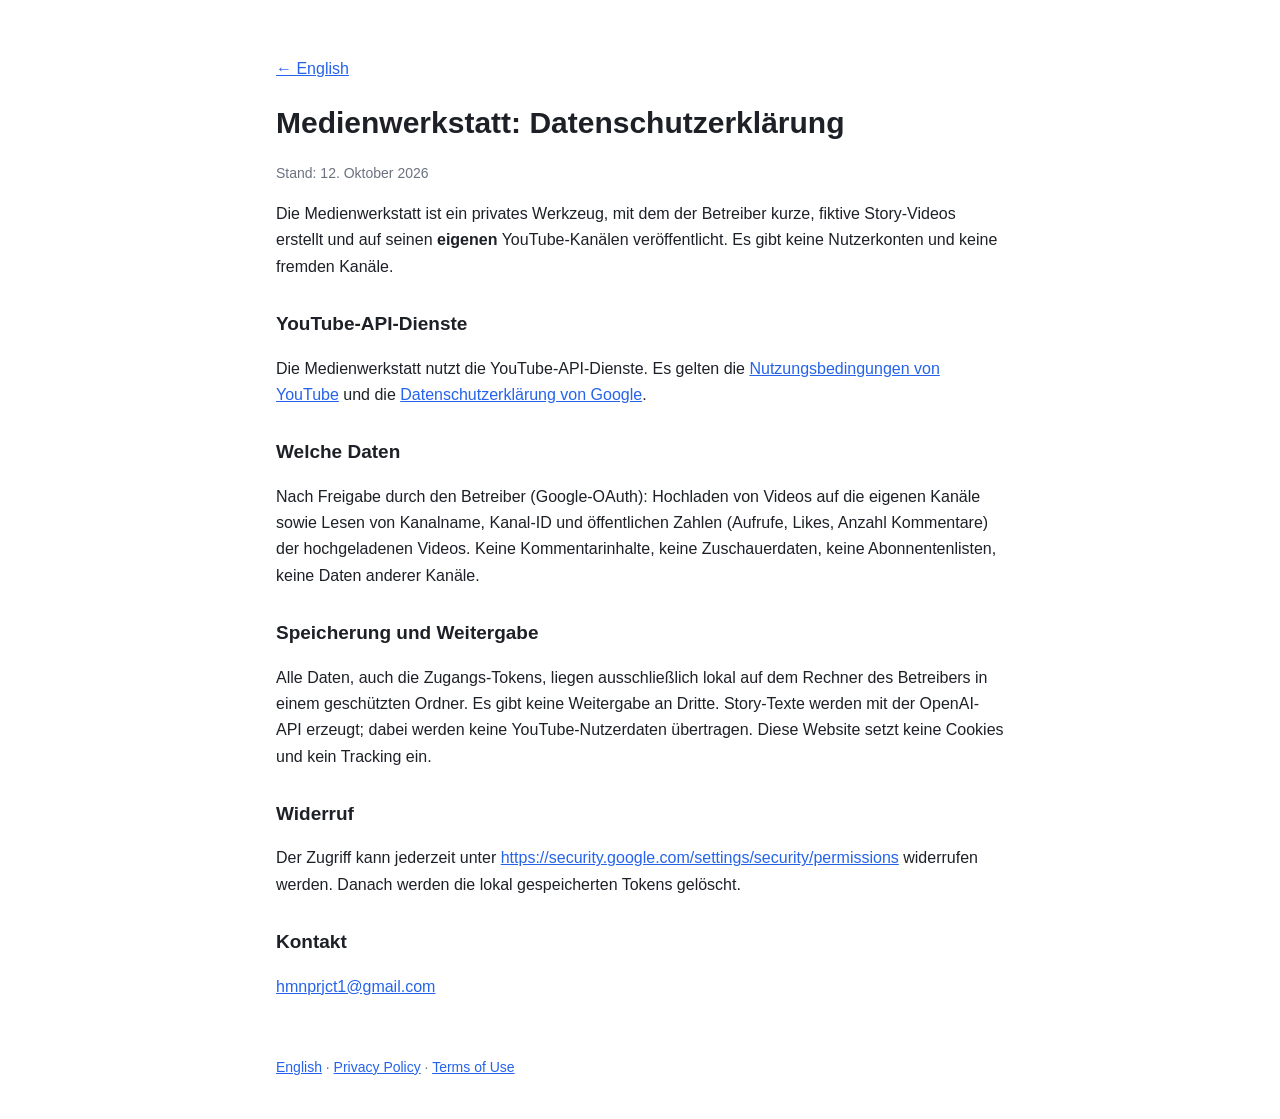
==== de.html @ e1bfd8bf "Startseite, Datenschutz und Nutzungsbedingungen fuer den YouTube-API-Pruefungsantrag Co-Authored-By:" ====
<!doctype html>
<html lang="de">
<head>
<meta charset="utf-8">
<meta name="viewport" content="width=device-width, initial-scale=1">
<title>Datenschutz · Medienwerkstatt</title>
<link rel="stylesheet" href="style.css">
</head>
<body>
<main>
  <p><a href="index.html">← English</a></p>
  <h1>Medienwerkstatt: Datenschutzerklärung</h1>
  <p class="muted">Stand: 12. Oktober 2026</p>

  <p>Die Medienwerkstatt ist ein privates Werkzeug, mit dem der Betreiber kurze, fiktive Story-Videos erstellt und
  auf seinen <strong>eigenen</strong> YouTube-Kanälen veröffentlicht. Es gibt keine Nutzerkonten und keine fremden Kanäle.</p>

  <h2>YouTube-API-Dienste</h2>
  <p>Die Medienwerkstatt nutzt die YouTube-API-Dienste. Es gelten die
  <a href="https://www.youtube.com/t/terms">Nutzungsbedingungen von YouTube</a> und die
  <a href="https://policies.google.com/privacy">Datenschutzerklärung von Google</a>.</p>

  <h2>Welche Daten</h2>
  <p>Nach Freigabe durch den Betreiber (Google-OAuth): Hochladen von Videos auf die eigenen Kanäle sowie Lesen von
  Kanalname, Kanal-ID und öffentlichen Zahlen (Aufrufe, Likes, Anzahl Kommentare) der hochgeladenen Videos.
  Keine Kommentarinhalte, keine Zuschauerdaten, keine Abonnentenlisten, keine Daten anderer Kanäle.</p>

  <h2>Speicherung und Weitergabe</h2>
  <p>Alle Daten, auch die Zugangs-Tokens, liegen ausschließlich lokal auf dem Rechner des Betreibers in einem
  geschützten Ordner. Es gibt keine Weitergabe an Dritte. Story-Texte werden mit der OpenAI-API erzeugt; dabei
  werden keine YouTube-Nutzerdaten übertragen. Diese Website setzt keine Cookies und kein Tracking ein.</p>

  <h2>Widerruf</h2>
  <p>Der Zugriff kann jederzeit unter
  <a href="https://security.google.com/settings/security/permissions">https://security.google.com/settings/security/permissions</a>
  widerrufen werden. Danach werden die lokal gespeicherten Tokens gelöscht.</p>

  <h2>Kontakt</h2>
  <p><a href="mailto:hmnprjct1@gmail.com">hmnprjct1@gmail.com</a></p>
</main>
<footer><a href="index.html">English</a> · <a href="privacy.html">Privacy Policy</a> · <a href="terms.html">Terms of Use</a></footer>
</body>
</html>
---- style.css ----
:root { --bg: #ffffff; --text: #1d2026; --muted: #6b7280; --accent: #2563eb; }
@media (prefers-color-scheme: dark) { :root { --bg: #0f1115; --text: #e7e9ee; --muted: #8a90a2; --accent: #6ea8ff; } }
* { box-sizing: border-box; }
body { margin: 0; background: var(--bg); color: var(--text);
  font: 16px/1.65 -apple-system, "Segoe UI", Roboto, Arial, sans-serif; }
main { max-width: 760px; margin: 0 auto; padding: 40px 16px 24px; }
h1 { font-size: 30px; margin: 0 0 12px; }
h2 { font-size: 19px; margin: 28px 0 8px; }
a { color: var(--accent); }
code { font-size: 14px; }
.lead { font-size: 18px; }
.muted { color: var(--muted); font-size: 14px; }
footer { max-width: 760px; margin: 0 auto; padding: 16px 16px 40px; color: var(--muted); font-size: 14px; }
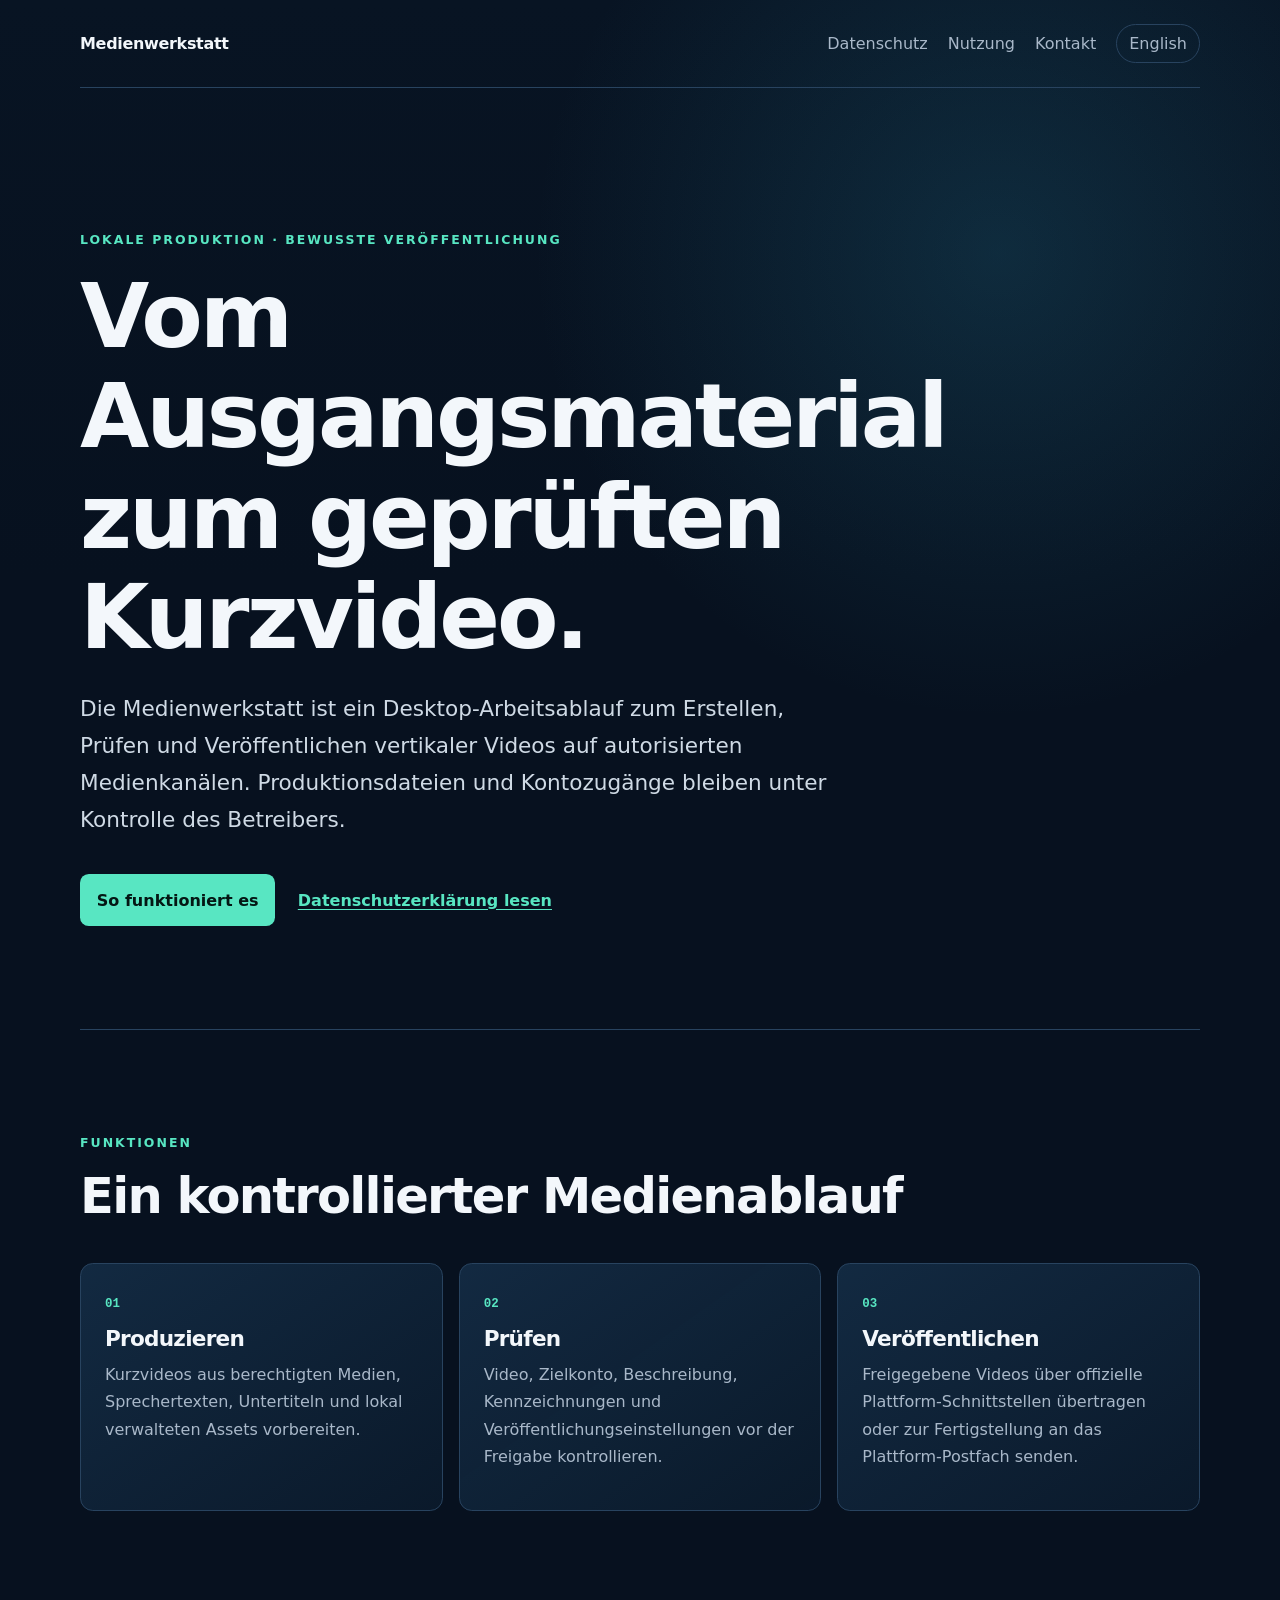
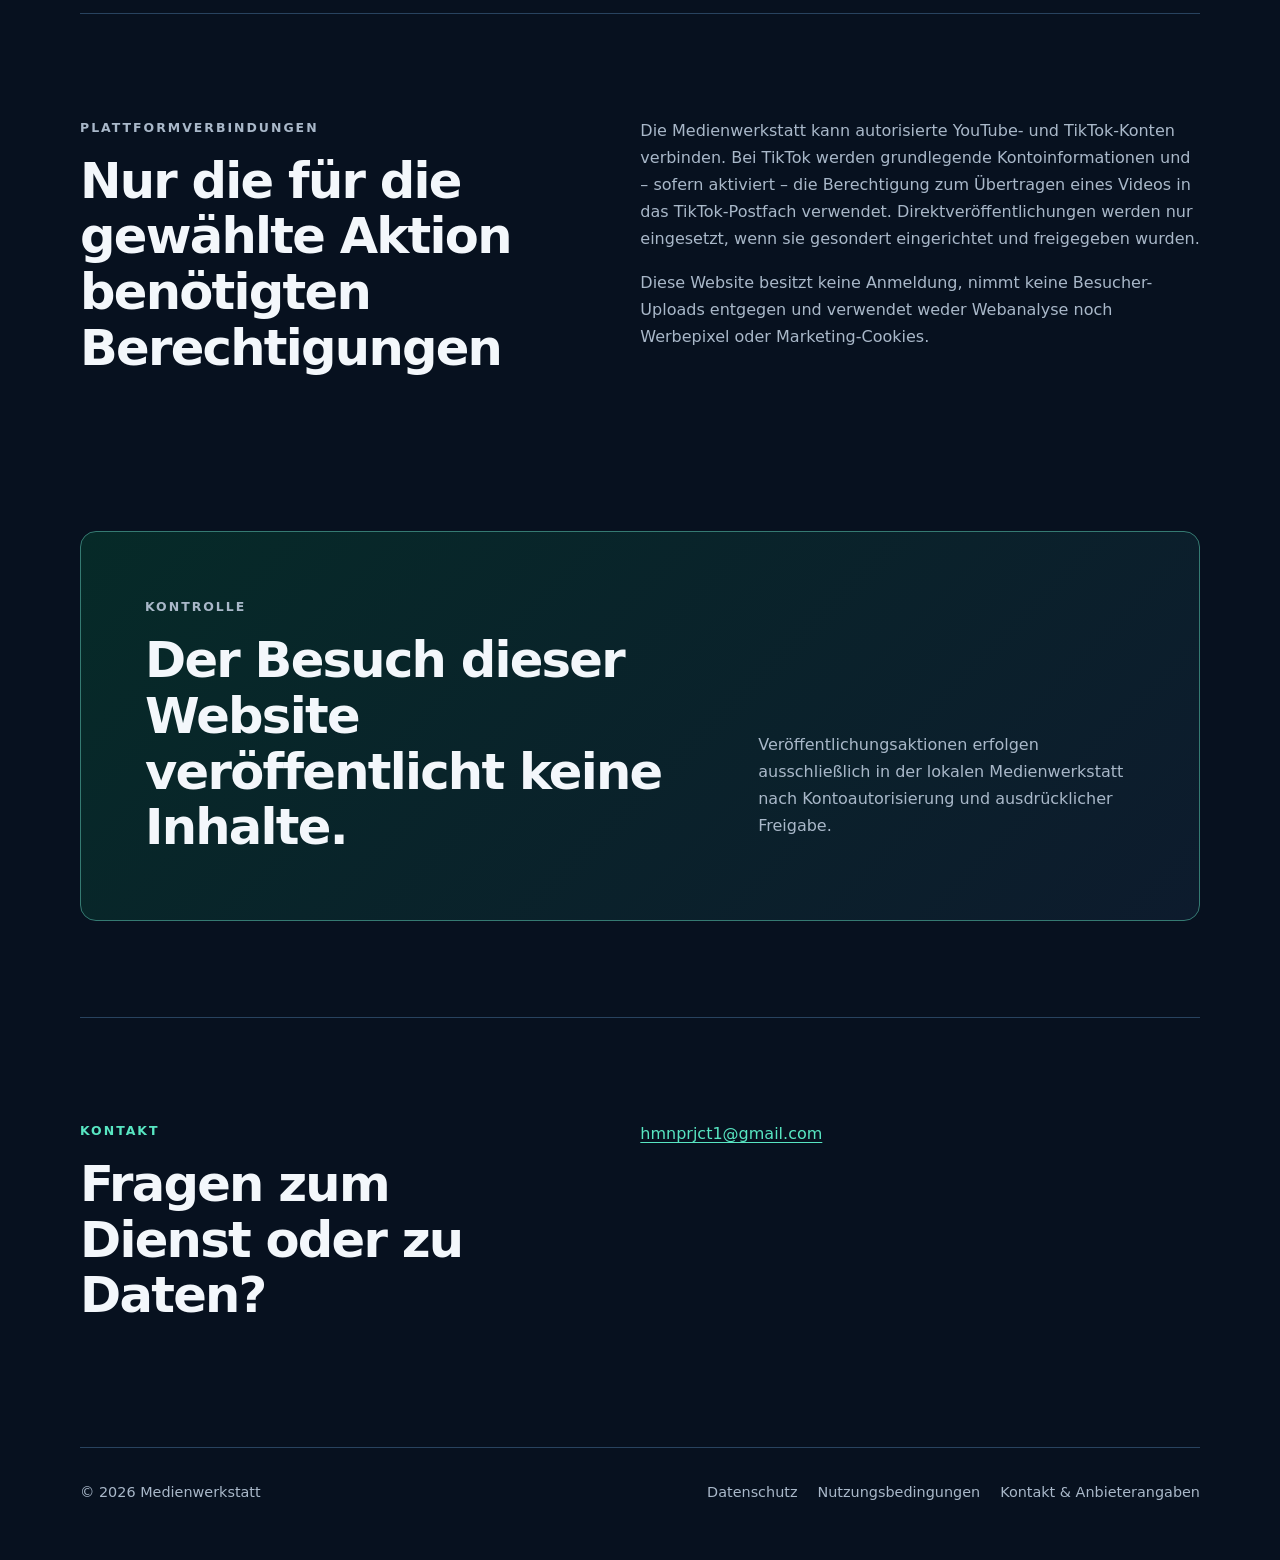
==== commit 53037f79: "Prepare TikTok and YouTube legal website" ====
--- a/de.html
+++ b/de.html
@@ -1,43 +1,68 @@
 <!doctype html>
 <html lang="de">
 <head>
-<meta charset="utf-8">
-<meta name="viewport" content="width=device-width, initial-scale=1">
-<title>Datenschutz · Medienwerkstatt</title>
-<link rel="stylesheet" href="style.css">
+  <meta charset="utf-8">
+  <meta name="viewport" content="width=device-width, initial-scale=1">
+  <meta name="description" content="Die Medienwerkstatt ist ein lokal betriebener Arbeitsablauf zur Produktion, Prüfung und Veröffentlichung von Kurzvideos.">
+  <title>Medienwerkstatt · Arbeitsablauf für Kurzvideos</title>
+  <link rel="stylesheet" href="style.css">
 </head>
 <body>
-<main>
-  <p><a href="index.html">← English</a></p>
-  <h1>Medienwerkstatt: Datenschutzerklärung</h1>
-  <p class="muted">Stand: 12. Oktober 2026</p>
+  <header class="site-header">
+    <a class="brand" href="de.html">Medienwerkstatt</a>
+    <nav aria-label="Rechtliches und Sprache">
+      <a href="privacy-de.html">Datenschutz</a>
+      <a href="terms-de.html">Nutzung</a>
+      <a href="imprint.html">Kontakt</a>
+      <a class="language" href="index.html" lang="en">English</a>
+    </nav>
+  </header>
 
-  <p>Die Medienwerkstatt ist ein privates Werkzeug, mit dem der Betreiber kurze, fiktive Story-Videos erstellt und
-  auf seinen <strong>eigenen</strong> YouTube-Kanälen veröffentlicht. Es gibt keine Nutzerkonten und keine fremden Kanäle.</p>
+  <main>
+    <section class="hero">
+      <p class="eyebrow">Lokale Produktion · bewusste Veröffentlichung</p>
+      <h1>Vom Ausgangsmaterial zum geprüften Kurzvideo.</h1>
+      <p class="lead">Die Medienwerkstatt ist ein Desktop-Arbeitsablauf zum Erstellen, Prüfen und Veröffentlichen vertikaler Videos auf autorisierten Medienkanälen. Produktionsdateien und Kontozugänge bleiben unter Kontrolle des Betreibers.</p>
+      <div class="actions">
+        <a class="button" href="#ablauf">So funktioniert es</a>
+        <a class="text-link" href="privacy-de.html">Datenschutzerklärung lesen</a>
+      </div>
+    </section>
 
-  <h2>YouTube-API-Dienste</h2>
-  <p>Die Medienwerkstatt nutzt die YouTube-API-Dienste. Es gelten die
-  <a href="https://www.youtube.com/t/terms">Nutzungsbedingungen von YouTube</a> und die
-  <a href="https://policies.google.com/privacy">Datenschutzerklärung von Google</a>.</p>
+    <section class="section" aria-labelledby="funktionen-title">
+      <div>
+        <p class="eyebrow">Funktionen</p>
+        <h2 id="funktionen-title">Ein kontrollierter Medienablauf</h2>
+      </div>
+      <div class="cards">
+        <article><span class="step">01</span><h3>Produzieren</h3><p>Kurzvideos aus berechtigten Medien, Sprechertexten, Untertiteln und lokal verwalteten Assets vorbereiten.</p></article>
+        <article><span class="step">02</span><h3>Prüfen</h3><p>Video, Zielkonto, Beschreibung, Kennzeichnungen und Veröffentlichungseinstellungen vor der Freigabe kontrollieren.</p></article>
+        <article><span class="step">03</span><h3>Veröffentlichen</h3><p>Freigegebene Videos über offizielle Plattform-Schnittstellen übertragen oder zur Fertigstellung an das Plattform-Postfach senden.</p></article>
+      </div>
+    </section>
 
-  <h2>Welche Daten</h2>
-  <p>Nach Freigabe durch den Betreiber (Google-OAuth): Hochladen von Videos auf die eigenen Kanäle sowie Lesen von
-  Kanalname, Kanal-ID und öffentlichen Zahlen (Aufrufe, Likes, Anzahl Kommentare) der hochgeladenen Videos.
-  Keine Kommentarinhalte, keine Zuschauerdaten, keine Abonnentenlisten, keine Daten anderer Kanäle.</p>
+    <section class="section split" id="ablauf">
+      <div><p class="eyebrow">Plattformverbindungen</p><h2>Nur die für die gewählte Aktion benötigten Berechtigungen</h2></div>
+      <div>
+        <p>Die Medienwerkstatt kann autorisierte YouTube- und TikTok-Konten verbinden. Bei TikTok werden grundlegende Kontoinformationen und – sofern aktiviert – die Berechtigung zum Übertragen eines Videos in das TikTok-Postfach verwendet. Direktveröffentlichungen werden nur eingesetzt, wenn sie gesondert eingerichtet und freigegeben wurden.</p>
+        <p>Diese Website besitzt keine Anmeldung, nimmt keine Besucher-Uploads entgegen und verwendet weder Webanalyse noch Werbepixel oder Marketing-Cookies.</p>
+      </div>
+    </section>
 
-  <h2>Speicherung und Weitergabe</h2>
-  <p>Alle Daten, auch die Zugangs-Tokens, liegen ausschließlich lokal auf dem Rechner des Betreibers in einem
-  geschützten Ordner. Es gibt keine Weitergabe an Dritte. Story-Texte werden mit der OpenAI-API erzeugt; dabei
-  werden keine YouTube-Nutzerdaten übertragen. Diese Website setzt keine Cookies und kein Tracking ein.</p>
+    <section class="notice">
+      <div><p class="eyebrow">Kontrolle</p><h2>Der Besuch dieser Website veröffentlicht keine Inhalte.</h2></div>
+      <p>Veröffentlichungsaktionen erfolgen ausschließlich in der lokalen Medienwerkstatt nach Kontoautorisierung und ausdrücklicher Freigabe.</p>
+    </section>
 
-  <h2>Widerruf</h2>
-  <p>Der Zugriff kann jederzeit unter
-  <a href="https://security.google.com/settings/security/permissions">https://security.google.com/settings/security/permissions</a>
-  widerrufen werden. Danach werden die lokal gespeicherten Tokens gelöscht.</p>
+    <section class="section compact">
+      <div><p class="eyebrow">Kontakt</p><h2>Fragen zum Dienst oder zu Daten?</h2></div>
+      <p><a href="mailto:hmnprjct1@gmail.com">hmnprjct1@gmail.com</a></p>
+    </section>
+  </main>
 
-  <h2>Kontakt</h2>
-  <p><a href="mailto:hmnprjct1@gmail.com">hmnprjct1@gmail.com</a></p>
-</main>
-<footer><a href="index.html">English</a> · <a href="privacy.html">Privacy Policy</a> · <a href="terms.html">Terms of Use</a></footer>
+  <footer>
+    <span>© 2026 Medienwerkstatt</span>
+    <nav aria-label="Fußnavigation"><a href="privacy-de.html">Datenschutz</a><a href="terms-de.html">Nutzungsbedingungen</a><a href="imprint.html">Kontakt &amp; Anbieterangaben</a></nav>
+  </footer>
 </body>
 </html>
--- a/style.css
+++ b/style.css
@@ -1,13 +1,136 @@
-:root { --bg: #ffffff; --text: #1d2026; --muted: #6b7280; --accent: #2563eb; }
-@media (prefers-color-scheme: dark) { :root { --bg: #0f1115; --text: #e7e9ee; --muted: #8a90a2; --accent: #6ea8ff; } }
+:root {
+  color-scheme: dark;
+  --bg: #07111f;
+  --panel: #0d1b2d;
+  --text: #f3f7fb;
+  --muted: #a9b8c9;
+  --line: #28435f;
+  --accent: #58e6c2;
+  --accent-dark: #062a28;
+  --max: 1120px;
+}
+
 * { box-sizing: border-box; }
-body { margin: 0; background: var(--bg); color: var(--text);
-  font: 16px/1.65 -apple-system, "Segoe UI", Roboto, Arial, sans-serif; }
-main { max-width: 760px; margin: 0 auto; padding: 40px 16px 24px; }
-h1 { font-size: 30px; margin: 0 0 12px; }
-h2 { font-size: 19px; margin: 28px 0 8px; }
-a { color: var(--accent); }
-code { font-size: 14px; }
-.lead { font-size: 18px; }
-.muted { color: var(--muted); font-size: 14px; }
-footer { max-width: 760px; margin: 0 auto; padding: 16px 16px 40px; color: var(--muted); font-size: 14px; }
+html { scroll-behavior: smooth; }
+body {
+  margin: 0;
+  background:
+    radial-gradient(circle at 78% 8%, rgba(38, 122, 151, .24), transparent 29rem),
+    linear-gradient(180deg, #081423 0%, var(--bg) 36rem);
+  color: var(--text);
+  font: 1rem/1.7 "Segoe UI", system-ui, -apple-system, BlinkMacSystemFont, sans-serif;
+}
+a { color: var(--accent); text-underline-offset: .2em; }
+a:hover { text-decoration-thickness: 2px; }
+:focus-visible { outline: 3px solid var(--accent); outline-offset: 4px; }
+
+.site-header,
+footer {
+  width: min(calc(100% - 2rem), var(--max));
+  margin: 0 auto;
+  display: flex;
+  align-items: center;
+  justify-content: space-between;
+  gap: 1.5rem;
+}
+.site-header { min-height: 5.5rem; border-bottom: 1px solid var(--line); }
+.brand { color: var(--text); font-weight: 760; letter-spacing: -.02em; text-decoration: none; }
+.site-header nav,
+footer nav { display: flex; flex-wrap: wrap; align-items: center; gap: 1.25rem; }
+.site-header nav a,
+footer nav a { color: var(--muted); text-decoration: none; }
+.site-header nav a:hover,
+.site-header nav a[aria-current="page"],
+footer nav a:hover { color: var(--text); }
+.language { border: 1px solid var(--line); border-radius: 999px; padding: .3rem .75rem; }
+
+main { width: min(calc(100% - 2rem), var(--max)); margin: 0 auto; }
+.hero { max-width: 920px; padding: clamp(5rem, 11vw, 9rem) 0 clamp(4rem, 8vw, 7rem); }
+.eyebrow {
+  color: var(--accent);
+  font-size: .78rem;
+  font-weight: 750;
+  letter-spacing: .16em;
+  text-transform: uppercase;
+}
+h1, h2, h3 { line-height: 1.12; letter-spacing: -.035em; }
+h1 { max-width: 16ch; margin: .7rem 0 1.5rem; font-size: clamp(2.7rem, 7vw, 5.8rem); }
+h2 { margin: .55rem 0 1.3rem; font-size: clamp(1.8rem, 4vw, 3.1rem); }
+h3 { margin: .75rem 0 .6rem; font-size: 1.35rem; }
+p { margin: 0 0 1rem; }
+.lead { max-width: 760px; color: #cfdae5; font-size: clamp(1.1rem, 2vw, 1.35rem); }
+.actions { display: flex; flex-wrap: wrap; align-items: center; gap: 1.4rem; margin-top: 2.25rem; }
+.button {
+  display: inline-block;
+  border: 0;
+  border-radius: .55rem;
+  background: var(--accent);
+  color: #041714;
+  padding: .78rem 1.05rem;
+  font: inherit;
+  font-weight: 760;
+  text-decoration: none;
+  cursor: pointer;
+}
+.text-link { font-weight: 650; }
+
+.section { padding: clamp(3.5rem, 8vw, 6.5rem) 0; border-top: 1px solid var(--line); }
+.cards { display: grid; grid-template-columns: repeat(3, 1fr); gap: 1rem; margin-top: 2.4rem; }
+.cards article {
+  min-height: 15rem;
+  border: 1px solid var(--line);
+  border-radius: .8rem;
+  background: linear-gradient(145deg, rgba(20, 45, 70, .88), rgba(11, 27, 45, .82));
+  padding: 1.5rem;
+}
+.cards p, .split p, .notice p { color: var(--muted); }
+.step { color: var(--accent); font: 700 .78rem/1 ui-monospace, monospace; }
+.split, .compact { display: grid; grid-template-columns: minmax(0, .9fr) minmax(0, 1.1fr); gap: clamp(2rem, 8vw, 7rem); }
+.notice {
+  display: grid;
+  grid-template-columns: 1.2fr .8fr;
+  gap: 3rem;
+  align-items: end;
+  margin: 2rem 0 6rem;
+  padding: clamp(2rem, 5vw, 4rem);
+  border: 1px solid #357a72;
+  border-radius: 1rem;
+  background: linear-gradient(135deg, var(--accent-dark), var(--panel));
+}
+.notice h2 { margin-bottom: 0; }
+
+.legal { max-width: 800px; padding: clamp(4rem, 9vw, 7rem) 0; }
+.legal h1 { max-width: none; font-size: clamp(2.5rem, 6vw, 4.6rem); }
+.legal h2 { margin-top: 2.8rem; font-size: 1.55rem; }
+.legal li { margin-bottom: .55rem; }
+.placeholder {
+  border: 2px solid #f6b84a;
+  border-radius: .7rem;
+  background: #2d230e;
+  color: #ffe1a7;
+  padding: 1rem 1.2rem;
+}
+textarea {
+  width: 100%;
+  min-height: 8rem;
+  border: 1px solid var(--line);
+  border-radius: .5rem;
+  background: #06101d;
+  color: var(--text);
+  padding: .8rem;
+  font: .86rem/1.5 ui-monospace, "Cascadia Code", Consolas, monospace;
+}
+code { color: #b9f5e7; font: .92em ui-monospace, "Cascadia Code", Consolas, monospace; }
+
+footer { padding: 2rem 0 3.5rem; border-top: 1px solid var(--line); color: var(--muted); font-size: .9rem; }
+
+@media (max-width: 760px) {
+  .site-header { align-items: flex-start; padding: 1.2rem 0; }
+  .site-header nav { justify-content: flex-end; gap: .65rem 1rem; }
+  .cards, .split, .compact, .notice { grid-template-columns: 1fr; }
+  .cards article { min-height: 0; }
+  .notice { gap: 1rem; }
+  footer { align-items: flex-start; flex-direction: column; }
+}
+
+@media (prefers-reduced-motion: reduce) { html { scroll-behavior: auto; } }
